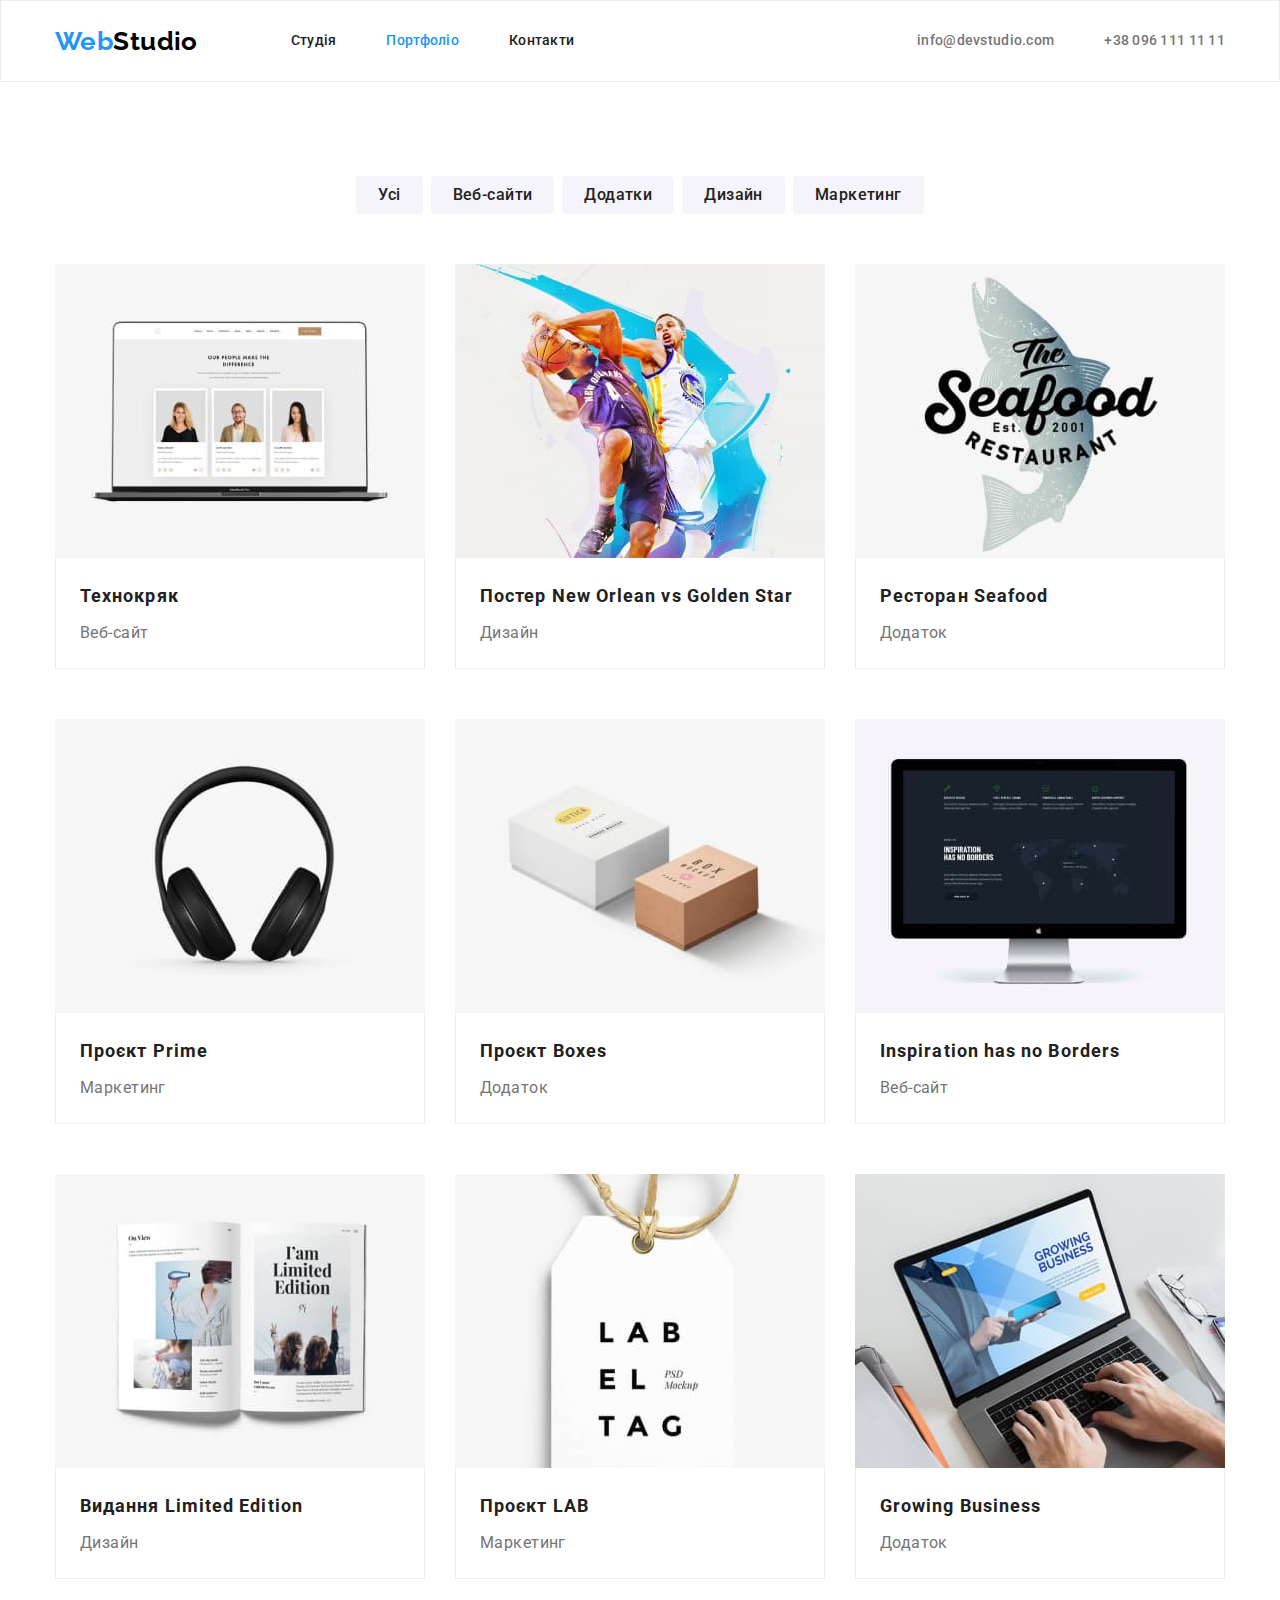
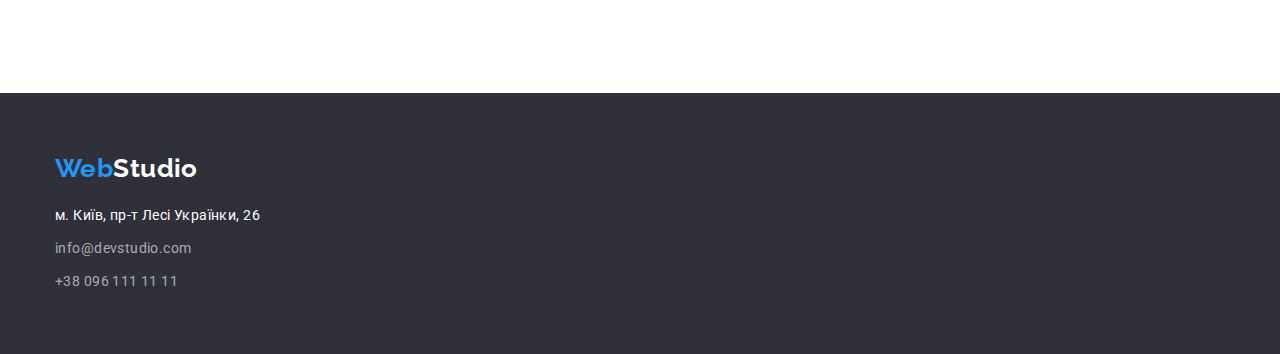
==== portfolio.html @ d07d994d "Initial commit" ====
<!DOCTYPE html>
<html lang="uk">
  <head>
    <meta charset="UTF-8" />
    <meta http-equiv="X-UA-Compatible" content="IE=edge" />
    <meta name="viewport" content="width=device-width, initial-scale=1.0" />
    <title>Портфоліо</title>
    <link rel="preconnect" href="https://fonts.googleapis.com" />
    <link rel="preconnect" href="https://fonts.gstatic.com" crossorigin />
    <link
      href="https://fonts.googleapis.com/css2?family=Raleway:wght@700&family=Roboto:wght@400;500;700;900&display=swap"
      rel="stylesheet"
    />
    <link
      rel="stylesheet"
      href="https://cdnjs.cloudflare.com/ajax/libs/modern-normalize/1.1.0/modern-normalize.min.css"
    />
    <link rel="stylesheet" href="./css/styles.css" />
  </head>
  <body>
    <header class="page-header">
      <div class="container main-nav">
        <nav class="nav-flex">
          <a class="logo header-logo link" lang="en" href="./index.html"
            ><span class="accent">Web</span>Studio</a
          >
          <ul class="list nav-list">
            <li>
              <a class="nav-item link" href="./index.html">Студія</a>
            </li>
            <li>
              <a class="nav-item link current" href="./portfolio.html"
                >Портфоліо</a
              >
            </li>
            <li><a class="nav-item link" href="#">Контакти</a></li>
          </ul>
        </nav>
        <ul class="list auth-list">
          <li>
            <a class="auth-link link" href="mailto:info@devstudio.com"
              >info@devstudio.com</a
            >
          </li>
          <li>
            <a class="auth-link link" href="tel:+380961111111"
              >+38 096 111 11 11</a
            >
          </li>
        </ul>
      </div>
    </header>
    <main>
      <section class="section">
        <div class="container">
          <h1 class="visually-hidden">Наші роботи</h1>
          <ul class="button-list list">
            <li>
              <button class="button list-button" type="button">Усі</button>
            </li>
            <li>
              <button class="button list-button" type="button">
                Веб-сайти
              </button>
            </li>
            <li>
              <button class="button list-button" type="button">Додатки</button>
            </li>
            <li>
              <button class="button list-button" type="button">Дизайн</button>
            </li>
            <li>
              <button class="button list-button" type="button">
                Маркетинг
              </button>
            </li>
          </ul>
          <ul class="list work-list">
            <li class="work-item">
              <img
                class="image"
                src="./images/technocrack-website.jpg"
                alt="веб-сайт на екрані ноутбука"
                width="370"
              />
              <div class="work-border">
                <h2 class="work-title title">Технокряк</h2>
                <p class="work-text">Веб-сайт</p>
              </div>
            </li>
            <li class="work-item">
              <img
                class="image"
                src="./images/basketball-poster.jpg"
                alt="два баскетбольних гравця"
                width="370"
              />
              <div class="work-border">
                <h2 class="work-title title">
                  Постер <span lang="en"> New Orlean vs Golden Star</span>
                </h2>
                <p class="work-text">Дизайн</p>
              </div>
            </li>
            <li class="work-item">
              <img
                class="image"
                src="./images/seafood-application.jpg"
                alt="лейбл ресторану"
                width="370"
              />
              <div class="work-border">
                <h2 class="work-title title">
                  Ресторан <span lang="en">Seafood</span>
                </h2>
                <p class="work-text">Додаток</p>
              </div>
            </li>
            <li class="work-item">
              <img
                class="image"
                src="./images/headphones.jpg"
                alt="навушники"
                width="370"
              />
              <div class="work-border">
                <h2 class="work-title title">
                  Проєкт <span lang="en">Prime</span>
                </h2>
                <p class="work-text">Маркетинг</p>
              </div>
            </li>
            <li class="work-item">
              <img
                class="image"
                src="./images/boxes.jpg"
                alt="дві коробки"
                width="370"
              />
              <div class="work-border">
                <h2 class="work-title title">
                  Проєкт <span lang="en">Boxes</span>
                </h2>
                <p class="work-text">Додаток</p>
              </div>
            </li>
            <li class="work-item">
              <img
                class="image"
                src="./images/inspiration-website.jpg"
                alt="веб-сайт на моніторі"
                width="370"
              />
              <div class="work-border">
                <h2 class="work-title title" lang="en">
                  Inspiration has no Borders
                </h2>
                <p class="work-text">Веб-сайт</p>
              </div>
            </li>
            <li class="work-item">
              <img
                class="image"
                src="./images/edition.jpg"
                alt="видання із зображеннями"
                width="370"
              />
              <div class="work-border">
                <h2 class="work-title title">
                  Видання <span lang="en">Limited Edition</span>
                </h2>
                <p class="work-text">Дизайн</p>
              </div>
            </li>
            <li class="work-item">
              <img
                class="image"
                src="./images/label-tag.jpg"
                alt="біла етикетка з написом"
                width="370"
              />
              <div class="work-border">
                <h2 class="work-title title">
                  Проєкт <span lang="en">LAB</span>
                </h2>
                <p class="work-text">Маркетинг</p>
              </div>
            </li>
            <li class="work-item">
              <img
                class="image"
                src="./images/business-application.jpg"
                alt="додаток на екрані ноутбука"
                width="370"
              />
              <div class="work-border">
                <h2 class="work-title title" lang="en">Growing Business</h2>
                <p class="work-text">Додаток</p>
              </div>
            </li>
          </ul>
        </div>
      </section>
    </main>
    <footer class="page-footer">
      <div class="container">
        <a class="logo footer-logo link" lang="en" href="./index.html"
          ><span class="accent">Web</span>Studio</a
        >
        <address>
          <ul class="list">
            <li class="address-item">
              <a
                class="address-link map link"
                href="https://goo.gl/maps/yozrQYHjD53a8zxV6"
                target="_blank"
                rel="noopener noreferrer nofollow"
                >м. Київ, пр-т Лесі Українки, 26</a
              >
            </li>
            <li class="address-item">
              <a
                class="address-link contact link"
                href="mailto:info@devstudio.com"
                >info@devstudio.com</a
              >
            </li>
            <li class="address-item">
              <a class="address-link contact link" href="tel:+380961111111"
                >+38 096 111 11 11</a
              >
            </li>
          </ul>
        </address>
      </div>
    </footer>
  </body>
</html>
---- css/styles.css ----
:root {
  --primary-color: #757575;
  --secondary-color: #212121;
  --dark-background-color: #2f303a;
  --light-background-color: #f5f4fa;
  --brand-color: #2196f3;
  --white-color: #ffffff;
  --black-color: #000000;
  --hero-button-accent: #188ce8;
  --transparent-color: rgba(255, 255, 255, 0.6);
  --hero-button-shadow: rgba(0, 0, 0, 0.15);
  --button-strong-shadow: rgba(0, 0, 0, 0.1);
  --button-middle-shadow: rgba(0, 0, 0, 0.08);
  --button-light-shadow: rgba(0, 0, 0, 0.12);
  --secondary-font-size: 16px;
  --primary-line-height: 1.14;
  --secondary-line-height: 1.19;
  --secondary-letter-spacing: 0.06em;
}

body {
  font-family: 'roboto', sans-serif;
  font-size: 14px;
  color: var(--primary-color);
  background-color: var(--white-color);
  letter-spacing: 0.03em;
}

.link {
  text-decoration: none;
}

.list {
  margin: 0;
  padding: 0;
  list-style: none;
}

.button {
  cursor: pointer;
}

h1,
h2,
h3,
h4,
h5,
h6 {
  margin: 0;
}

.image {
  display: block;
}

.title {
  color: var(--secondary-color);
}

.section-title {
  margin-bottom: 50px;
  text-align: center;
  font-size: 36px;
  line-height: 1.17;
}

.visually-hidden {
  position: absolute;
  white-space: nowrap;
  width: 1px;
  height: 1px;
  overflow: hidden;
  border: 0;
  padding: 0;
  clip: rect(0 0 0 0);
  clip-path: inset(50%);
  margin: -1px;
}

.container {
  width: 1200px;
  padding-left: 15px;
  padding-right: 15px;
  margin: 0 auto;
  outline: black;
}

.section {
  padding-top: 94px;
  padding-bottom: 94px;
}

.no-top-padding {
  padding-top: 0;
}
/* header*/

.page-header {
  border: 1px solid #ececec;
}

/*logo*/

.logo {
  font-family: 'Raleway', sans-serif;
  font-weight: 700;
  font-size: 26px;
  line-height: var(--secondary-line-height);
}
.header-logo {
  color: var(--black-color);
}

.logo .accent {
  color: var(--brand-color);
}

/* nav */

.main-nav {
  display: flex;
  align-items: center;
}

.nav-flex {
  display: flex;
  align-items: center;
}

.nav-list {
  display: flex;
  gap: 50px;
  margin-left: 93px;
}

.nav-item {
  display: block;
  padding-top: 32px;
  padding-bottom: 32px;
  font-weight: 500;
  line-height: var(--primary-line-height);
  letter-spacing: 0.02em;
  color: var(--secondary-color);
}
.current {
  color: var(--brand-color);
}
.nav-item:hover,
.nav-item:focus {
  color: var(--brand-color);
}
/*auth */

.auth-list {
  display: flex;
  gap: 50px;
  margin-left: auto;
}

.auth-link {
  display: block;
  padding-top: 32px;
  padding-bottom: 32px;
  font-weight: 500;
  line-height: var(--primary-line-height);
  letter-spacing: 0.02em;
  color: var(--primary-color);
}

.auth-link:hover,
.auth-link:focus {
  color: var(--brand-color);
}
/* main */
/* hero */

.hero-section {
  background-color: var(--dark-background-color);
  text-align: center;
}

.hero-title {
  margin-top: 0;
  margin-bottom: 30px;
  font-weight: 900;
  font-size: 44px;
  line-height: 1.36;
  letter-spacing: var(--secondary-letter-spacing);
  text-transform: uppercase;
  color: var(--white-color);
}

.hero-button {
  display: inline-block;
  border-radius: 4px;
  min-width: 216px;
  padding: 10px 32px;
  font-family: inherit;
  font-weight: 700;
  font-size: var(--secondary-font-size);
  line-height: 1.88;
  letter-spacing: var(--secondary-letter-spacing);
  color: var(--white-color);
  background-color: var(--brand-color);
  border: none;
  box-shadow: 0px 4px 4px var(--hero-button-shadow);
}

.hero-button:hover,
.hero-button:focus {
  background-color: var(--hero-button-accent);
}

/* advantages */

.advantages-list {
  display: flex;
  gap: 30px;
}

.advantage-item {
  width: calc((100% - 90px) / 4);
}

.advantages-title {
  margin-bottom: 10px;
  font-size: 14px;
  line-height: var(--primary-line-height);
  text-transform: uppercase;
}

.advantages-text {
  margin: 0;
  line-height: 1.71;
}

/* activities*/

.activity-list {
  display: flex;
  gap: 30px;
}

/* team */

.team-list {
  display: flex;
  gap: 30px;
}

.team-section {
  background-color: var(--light-background-color);
}
.team-card {
  width: calc((100% - 90px) / 4);
  text-align: center;
  background-color: var(--white-color);
  padding-bottom: 30px;
  box-shadow: 0px 1px 3px rgba(0, 0, 0, 0.12), 0px 1px 1px rgba(0, 0, 0, 0.14),
    0px 2px 1px rgba(0, 0, 0, 0.2);
  border-radius: 0px 0px 4px 4px;
}

.team-information {
  font-size: var(--secondary-font-size);
  line-height: var(--secondary-line-height);
}

.team-title {
  margin-top: 30px;
  margin-bottom: 10px;
  font-weight: 500;
}

.team-text {
  margin-top: 0;
  margin-bottom: 0;
}

/*footer*/

.page-footer {
  padding-top: 60px;
  padding-bottom: 60px;
  background-color: var(--dark-background-color);
}

.footer-logo {
  display: inline-block;
  margin-bottom: 20px;
  color: var(--white-color);
}

.address-link {
  display: inline-block;
  font-style: normal;
  line-height: 1.71;
  color: var(--white-color);
}

.address-item {
  margin-bottom: 9px;
}

.address-item:last-child {
  margin-bottom: 0;
}

.contact {
  color: var(--transparent-color);
}

.address-link:hover,
.address-link:focus {
  color: var(--brand-color);
}

/* portfolio */

.button-list {
  display: flex;
  justify-content: center;
  gap: 8px;
  margin-bottom: 50px;
}

.list-button {
  display: inline-block;
  border-radius: 4px;
  padding: 6px 22px;
  font-family: inherit;
  font-weight: 500;
  font-size: var(--secondary-font-size);
  line-height: 1.63;
  letter-spacing: inherit;
  color: var(--secondary-color);
  background-color: var(--light-background-color);
  border: none;
}

.list-button:hover,
.list-button:focus {
  padding-left: 25px;
  padding-right: 25px;
  color: var(--white-color);
  background-color: var(--brand-color);
  box-shadow: 0px 3px 1px var(--button-strong-shadow),
    0px 1px 2px var(--button-middle-shadow),
    0px 2px 2px var(--button-light-shadow);
}

.work-list {
  display: flex;
  flex-wrap: wrap;
  gap: 30px;
}

.work-item {
  width: calc((100% - 60px) / 3);
  padding-bottom: 20px;
}

.work-title {
  margin-bottom: 4px;
  font-size: 18px;
  line-height: 2;
  letter-spacing: var(--secondary-letter-spacing);
}

.work-text {
  margin-top: 0;
  margin-bottom: 0;
  font-size: var(--secondary-font-size);
  line-height: 1.88;
}

.work-border {
  border: 1px solid #eeeeee;
  border-top: none;
  padding: 20px 24px;
}
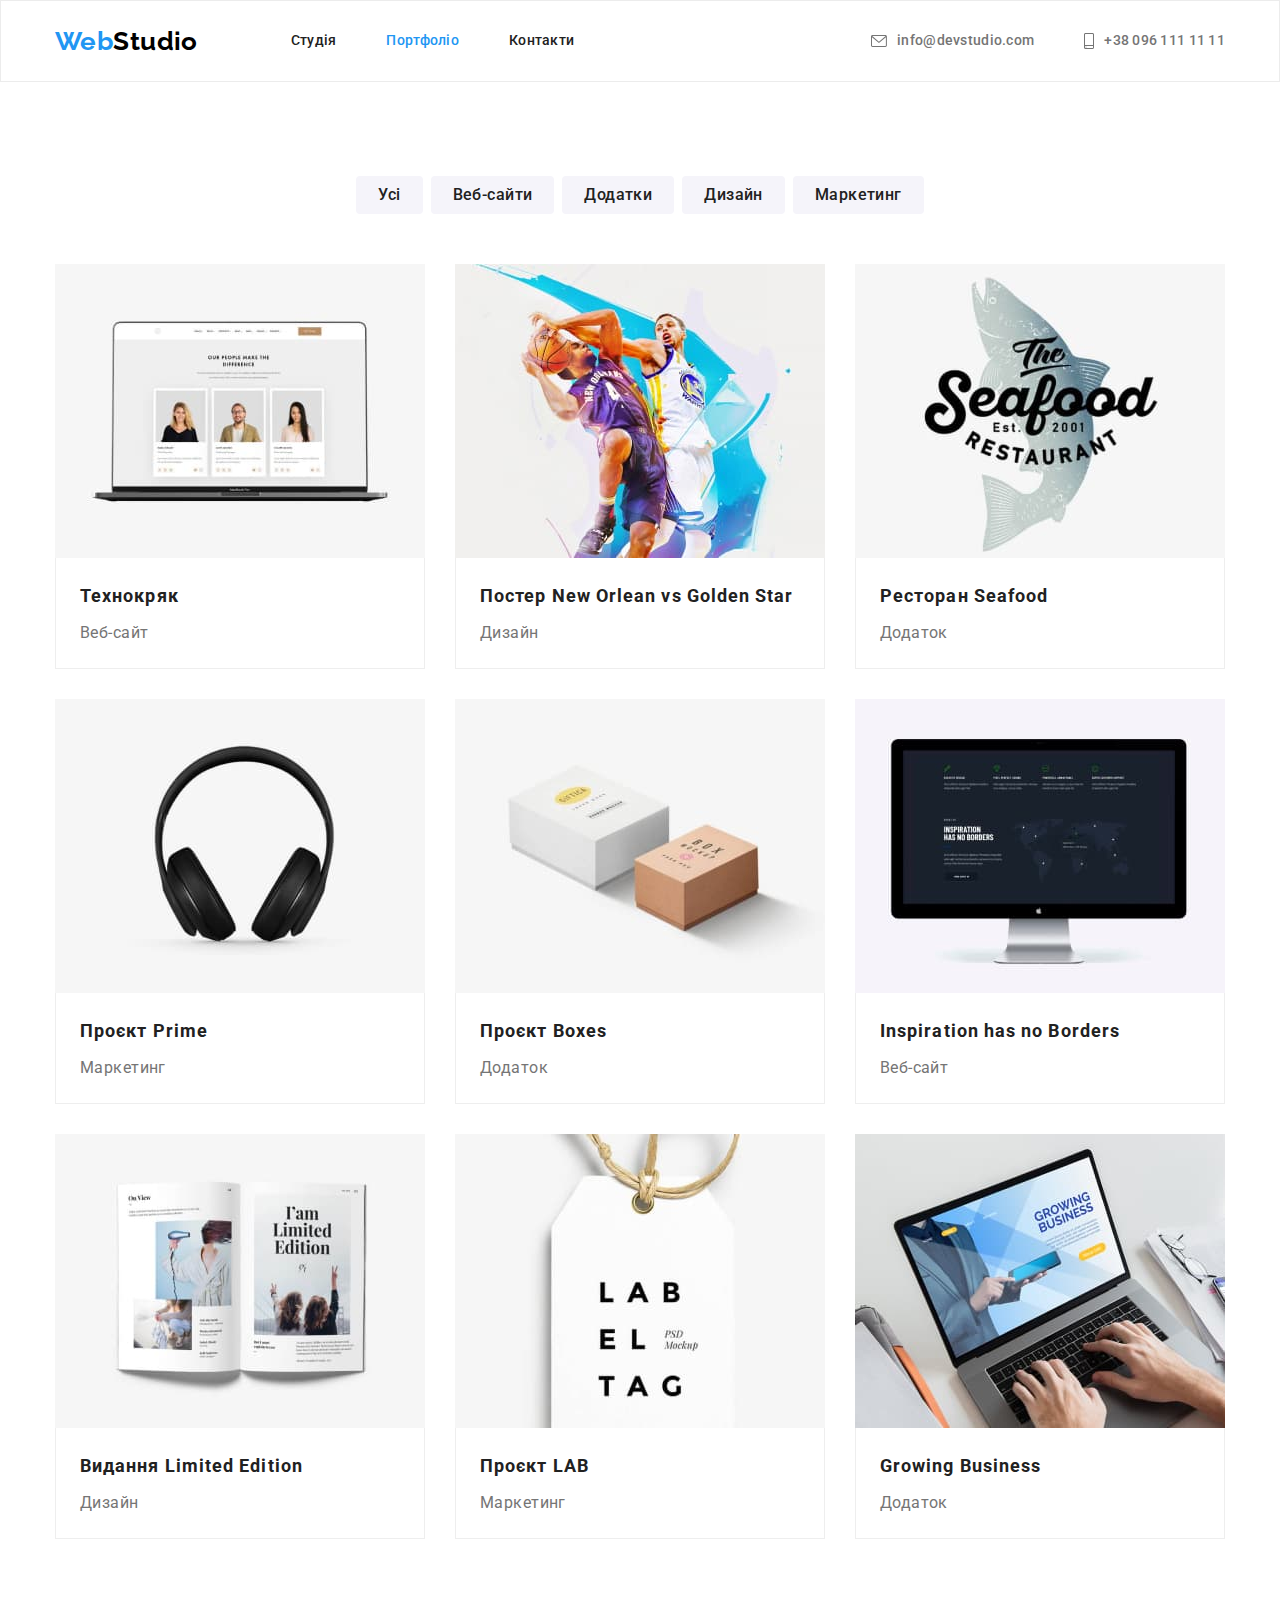
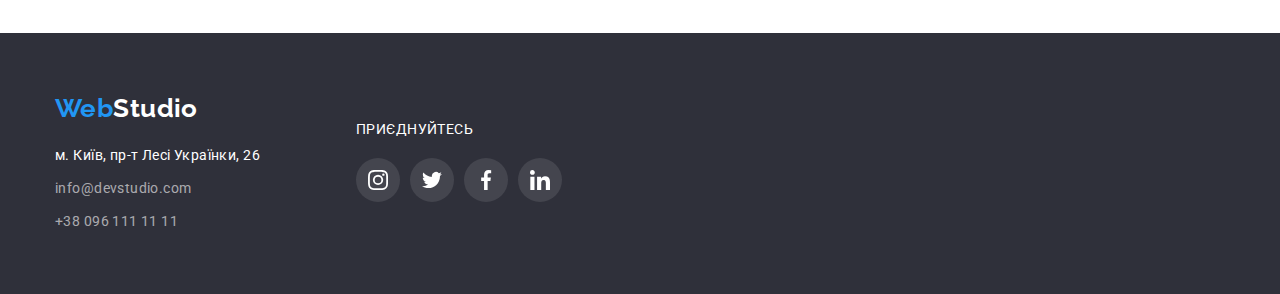
==== commit 19632327: "Додає іконки в inline svg" ====
--- a/portfolio.html
+++ b/portfolio.html
@@ -37,14 +37,20 @@
           </ul>
         </nav>
         <ul class="list auth-list">
-          <li>
-            <a class="auth-link link" href="mailto:info@devstudio.com"
-              >info@devstudio.com</a
+          <li class="auth-item">
+            <a class="auth-link link" href="mailto:info@devstudio.com">
+              <svg class="auth-icon" width="16" height="12">
+                <use href="./images/symbol-defs.svg#icon-envelope"></use>
+              </svg>
+              info@devstudio.com</a
             >
           </li>
-          <li>
-            <a class="auth-link link" href="tel:+380961111111"
-              >+38 096 111 11 11</a
+          <li class="auth-item">
+            <a class="auth-link link" href="tel:+380961111111">
+              <svg class="auth-icon" width="10" height="16">
+                <use href="./images/symbol-defs.svg#icon-smartphone"></use>
+              </svg>
+              +38 096 111 11 11</a
             >
           </li>
         </ul>
@@ -77,161 +83,215 @@
           </ul>
           <ul class="list work-list">
             <li class="work-item">
-              <img
-                class="image"
-                src="./images/technocrack-website.jpg"
-                alt="веб-сайт на екрані ноутбука"
-                width="370"
-              />
-              <div class="work-border">
-                <h2 class="work-title title">Технокряк</h2>
-                <p class="work-text">Веб-сайт</p>
-              </div>
-            </li>
-            <li class="work-item">
-              <img
-                class="image"
-                src="./images/basketball-poster.jpg"
-                alt="два баскетбольних гравця"
-                width="370"
-              />
-              <div class="work-border">
-                <h2 class="work-title title">
-                  Постер <span lang="en"> New Orlean vs Golden Star</span>
-                </h2>
-                <p class="work-text">Дизайн</p>
-              </div>
-            </li>
-            <li class="work-item">
-              <img
-                class="image"
-                src="./images/seafood-application.jpg"
-                alt="лейбл ресторану"
-                width="370"
-              />
-              <div class="work-border">
-                <h2 class="work-title title">
-                  Ресторан <span lang="en">Seafood</span>
-                </h2>
-                <p class="work-text">Додаток</p>
-              </div>
-            </li>
-            <li class="work-item">
-              <img
-                class="image"
-                src="./images/headphones.jpg"
-                alt="навушники"
-                width="370"
-              />
-              <div class="work-border">
-                <h2 class="work-title title">
-                  Проєкт <span lang="en">Prime</span>
-                </h2>
-                <p class="work-text">Маркетинг</p>
-              </div>
-            </li>
-            <li class="work-item">
-              <img
-                class="image"
-                src="./images/boxes.jpg"
-                alt="дві коробки"
-                width="370"
-              />
-              <div class="work-border">
-                <h2 class="work-title title">
-                  Проєкт <span lang="en">Boxes</span>
-                </h2>
-                <p class="work-text">Додаток</p>
-              </div>
-            </li>
-            <li class="work-item">
-              <img
-                class="image"
-                src="./images/inspiration-website.jpg"
-                alt="веб-сайт на моніторі"
-                width="370"
-              />
-              <div class="work-border">
-                <h2 class="work-title title" lang="en">
-                  Inspiration has no Borders
-                </h2>
-                <p class="work-text">Веб-сайт</p>
-              </div>
-            </li>
-            <li class="work-item">
-              <img
-                class="image"
-                src="./images/edition.jpg"
-                alt="видання із зображеннями"
-                width="370"
-              />
-              <div class="work-border">
-                <h2 class="work-title title">
-                  Видання <span lang="en">Limited Edition</span>
-                </h2>
-                <p class="work-text">Дизайн</p>
-              </div>
-            </li>
-            <li class="work-item">
-              <img
-                class="image"
-                src="./images/label-tag.jpg"
-                alt="біла етикетка з написом"
-                width="370"
-              />
-              <div class="work-border">
-                <h2 class="work-title title">
-                  Проєкт <span lang="en">LAB</span>
-                </h2>
-                <p class="work-text">Маркетинг</p>
-              </div>
-            </li>
-            <li class="work-item">
-              <img
-                class="image"
-                src="./images/business-application.jpg"
-                alt="додаток на екрані ноутбука"
-                width="370"
-              />
-              <div class="work-border">
-                <h2 class="work-title title" lang="en">Growing Business</h2>
-                <p class="work-text">Додаток</p>
-              </div>
+              <a class="link" href="">
+                <img
+                  class="image"
+                  src="./images/technocrack-website.jpg"
+                  alt="веб-сайт на екрані ноутбука"
+                  width="370"
+                />
+                <div class="work-border">
+                  <h2 class="work-title title">Технокряк</h2>
+                  <p class="work-text">Веб-сайт</p>
+                </div></a
+              >
+            </li>
+            <li class="work-item">
+              <a class="link" href="">
+                <img
+                  class="image"
+                  src="./images/basketball-poster.jpg"
+                  alt="два баскетбольних гравця"
+                  width="370"
+                />
+                <div class="work-border">
+                  <h2 class="work-title title">
+                    Постер <span lang="en"> New Orlean vs Golden Star</span>
+                  </h2>
+                  <p class="work-text">Дизайн</p>
+                </div></a
+              >
+            </li>
+            <li class="work-item">
+              <a class="link" href="">
+                <img
+                  class="image"
+                  src="./images/seafood-application.jpg"
+                  alt="лейбл ресторану"
+                  width="370"
+                />
+                <div class="work-border">
+                  <h2 class="work-title title">
+                    Ресторан <span lang="en">Seafood</span>
+                  </h2>
+                  <p class="work-text">Додаток</p>
+                </div></a
+              >
+            </li>
+            <li class="work-item">
+              <a class="link" href="">
+                <img
+                  class="image"
+                  src="./images/headphones.jpg"
+                  alt="навушники"
+                  width="370"
+                />
+                <div class="work-border">
+                  <h2 class="work-title title">
+                    Проєкт <span lang="en">Prime</span>
+                  </h2>
+                  <p class="work-text">Маркетинг</p>
+                </div></a
+              >
+            </li>
+            <li class="work-item">
+              <a class="link" href="">
+                <img
+                  class="image"
+                  src="./images/boxes.jpg"
+                  alt="дві коробки"
+                  width="370"
+                />
+                <div class="work-border">
+                  <h2 class="work-title title">
+                    Проєкт <span lang="en">Boxes</span>
+                  </h2>
+                  <p class="work-text">Додаток</p>
+                </div></a
+              >
+            </li>
+            <li class="work-item">
+              <a class="link" href="">
+                <img
+                  class="image"
+                  src="./images/inspiration-website.jpg"
+                  alt="веб-сайт на моніторі"
+                  width="370"
+                />
+                <div class="work-border">
+                  <h2 class="work-title title" lang="en">
+                    Inspiration has no Borders
+                  </h2>
+                  <p class="work-text">Веб-сайт</p>
+                </div></a
+              >
+            </li>
+            <li class="work-item">
+              <a class="link" href="">
+                <img
+                  class="image"
+                  src="./images/edition.jpg"
+                  alt="видання із зображеннями"
+                  width="370"
+                />
+                <div class="work-border">
+                  <h2 class="work-title title">
+                    Видання <span lang="en">Limited Edition</span>
+                  </h2>
+                  <p class="work-text">Дизайн</p>
+                </div></a
+              >
+            </li>
+            <li class="work-item">
+              <a class="link" href="">
+                <img
+                  class="image"
+                  src="./images/label-tag.jpg"
+                  alt="біла етикетка з написом"
+                  width="370"
+                />
+                <div class="work-border">
+                  <h2 class="work-title title">
+                    Проєкт <span lang="en">LAB</span>
+                  </h2>
+                  <p class="work-text">Маркетинг</p>
+                </div></a
+              >
+            </li>
+            <li class="work-item">
+              <a class="link" href="">
+                <img
+                  class="image"
+                  src="./images/business-application.jpg"
+                  alt="додаток на екрані ноутбука"
+                  width="370"
+                />
+                <div class="work-border">
+                  <h2 class="work-title title" lang="en">Growing Business</h2>
+                  <p class="work-text">Додаток</p>
+                </div></a
+              >
             </li>
           </ul>
         </div>
       </section>
     </main>
     <footer class="page-footer">
-      <div class="container">
-        <a class="logo footer-logo link" lang="en" href="./index.html"
-          ><span class="accent">Web</span>Studio</a
-        >
-        <address>
-          <ul class="list">
-            <li class="address-item">
-              <a
-                class="address-link map link"
-                href="https://goo.gl/maps/yozrQYHjD53a8zxV6"
-                target="_blank"
-                rel="noopener noreferrer nofollow"
-                >м. Київ, пр-т Лесі Українки, 26</a
-              >
-            </li>
-            <li class="address-item">
-              <a
-                class="address-link contact link"
-                href="mailto:info@devstudio.com"
-                >info@devstudio.com</a
-              >
-            </li>
-            <li class="address-item">
-              <a class="address-link contact link" href="tel:+380961111111"
-                >+38 096 111 11 11</a
-              >
-            </li>
-          </ul>
-        </address>
+      <div class="container footer-main">
+        <div class="footer-section address-section">
+          <a class="logo footer-logo link" lang="en" href="./index.html"
+            ><span class="accent">Web</span>Studio</a
+          >
+          <address>
+            <ul class="list">
+              <li class="address-item">
+                <a
+                  class="address-link map link"
+                  href="https://goo.gl/maps/yozrQYHjD53a8zxV6"
+                  target="_blank"
+                  rel="noopener noreferrer nofollow"
+                  >м. Київ, пр-т Лесі Українки, 26</a
+                >
+              </li>
+              <li class="address-item">
+                <a
+                  class="address-link contact link"
+                  href="mailto:info@devstudio.com"
+                  >info@devstudio.com</a
+                >
+              </li>
+              <li class="address-item">
+                <a class="address-link contact link" href="tel:+380961111111"
+                  >+38 096 111 11 11</a
+                >
+              </li>
+            </ul>
+          </address>
+        </div>
+
+        <div class="footer-section social-networks-section">
+          <p class="social-networks-title">приєднуйтесь</p>
+          <ul class="list social-network-list">
+            <li>
+              <a class="footer-network-link link" href="">
+                <svg class="footer-network-icon" width="20" height="20">
+                  <use href="./images/symbol-defs.svg#icon-instagram"></use>
+                </svg>
+              </a>
+            </li>
+            <li>
+              <a class="footer-network-link link" href="">
+                <svg class="footer-network-icon" width="20" height="20">
+                  <use href="./images/symbol-defs.svg#icon-twitter"></use>
+                </svg>
+              </a>
+            </li>
+            <li>
+              <a class="footer-network-link link" href="">
+                <svg class="footer-network-icon" width="20" height="20">
+                  <use href="./images/symbol-defs.svg#icon-facebook"></use>
+                </svg>
+              </a>
+            </li>
+            <li>
+              <a class="footer-network-link link" href="">
+                <svg class="footer-network-icon" width="20" height="20">
+                  <use href="./images/symbol-defs.svg#icon-linkedin"></use>
+                </svg>
+              </a>
+            </li>
+          </ul>
+        </div>
       </div>
     </footer>
   </body>
--- a/css/styles.css
+++ b/css/styles.css
@@ -158,7 +158,9 @@
 }
 
 .auth-link {
-  display: block;
+  display: flex;
+  gap: 10px;
+  align-items: center;
   padding-top: 32px;
   padding-bottom: 32px;
   font-weight: 500;
@@ -171,10 +173,31 @@
 .auth-link:focus {
   color: var(--brand-color);
 }
+.auth-icon {
+  fill: var(--primary-color);
+}
+.auth-link:hover .auth-icon,
+.auth-link:focus .auth-icon {
+  fill: var(--brand-color);
+}
+
 /* main */
 /* hero */
 
 .hero-section {
+  height: 600px;
+  max-width: 1600px;
+  margin-left: auto;
+  margin-right: auto;
+  padding-top: 200px;
+  padding-bottom: 200px;
+  background-image: linear-gradient(
+      rgba(47, 48, 58, 0.4),
+      rgba(47, 48, 58, 0.4)
+    ),
+    url(../images/group-of-people.jpg);
+  background-size: cover;
+  background-repeat: no-repeat;
   background-color: var(--dark-background-color);
   text-align: center;
 }
@@ -222,6 +245,17 @@
   width: calc((100% - 90px) / 4);
 }
 
+.thumb {
+  display: flex;
+  width: 270px;
+  height: 120px;
+  background: #f5f4fa;
+  border-radius: 4px;
+  justify-content: center;
+  align-items: center;
+  margin-bottom: 30px;
+}
+
 .advantages-title {
   margin-bottom: 10px;
   font-size: 14px;
@@ -274,10 +308,82 @@
 
 .team-text {
   margin-top: 0;
-  margin-bottom: 0;
+  margin-bottom: 16px;
+}
+
+.social-network-list {
+  display: flex;
+  justify-content: center;
+  align-items: center;
+  gap: 10px;
+}
+
+.social-network-link {
+  display: flex;
+  width: 44px;
+  height: 44px;
+  justify-content: center;
+  align-items: center;
+}
+
+.social-network-icon {
+  fill: #afb1b8;
+}
+
+.social-network-link:hover,
+.social-network-link:focus {
+  background-color: var(--brand-color);
+  border-radius: 50%;
+}
+
+.social-network-link:hover .social-network-icon,
+.social-network-link:focus .social-network-icon {
+  fill: var(--white-color);
+}
+
+/* clients */
+
+.clients-list {
+  display: flex;
+  justify-content: center;
+  gap: 30px;
+}
+
+.client-thumb {
+  display: flex;
+  justify-content: center;
+  align-items: center;
+  gap: 30px;
+  width: 170px;
+  height: 92px;
+  border: 1px solid #afb1b8;
+  border-radius: 4px;
+}
+
+.client-icon {
+  fill: #afb1b8;
+}
+
+.client-thumb:hover,
+.client-thumb:focus {
+  border-color: var(--brand-color);
+}
+
+.client-thumb:hover .client-icon,
+.client-thumb:focus .client-icon {
+  fill: var(--brand-color);
 }
 
 /*footer*/
+
+.footer-main {
+  display: flex;
+  gap: 70px;
+}
+
+.address-section {
+  min-width: 231px;
+}
 
 .page-footer {
   padding-top: 60px;
@@ -313,6 +419,39 @@
 .address-link:hover,
 .address-link:focus {
   color: var(--brand-color);
+}
+
+/* social networks */
+
+.social-networks-section {
+  margin-top: 15px;
+}
+
+.social-networks-title {
+  margin-bottom: 20px;
+  font-size: 14px;
+  line-height: var(--primary-line-height);
+  text-transform: uppercase;
+  color: var(--white-color);
+}
+
+.footer-network-link {
+  display: flex;
+  width: 44px;
+  height: 44px;
+  justify-content: center;
+  align-items: center;
+  background-color: rgba(255, 255, 255, 0.1);
+  border-radius: 50%;
+}
+
+.footer-network-icon {
+  fill: var(--white-color);
+}
+
+.footer-network-link:hover,
+.footer-network-link:focus {
+  background-color: var(--brand-color);
 }
 
 /* portfolio */
@@ -357,7 +496,12 @@
 
 .work-item {
   width: calc((100% - 60px) / 3);
-  padding-bottom: 20px;
+}
+
+.work-item:hover,
+.work-item:focus {
+  box-shadow: 0px 1px 1px rgba(0, 0, 0, 0.12), 0px 4px 4px rgba(0, 0, 0, 0.06),
+    1px 4px 6px rgba(0, 0, 0, 0.16);
 }
 
 .work-title {
@@ -372,6 +516,7 @@
   margin-bottom: 0;
   font-size: var(--secondary-font-size);
   line-height: 1.88;
+  color: var(--primary-color);
 }
 
 .work-border {
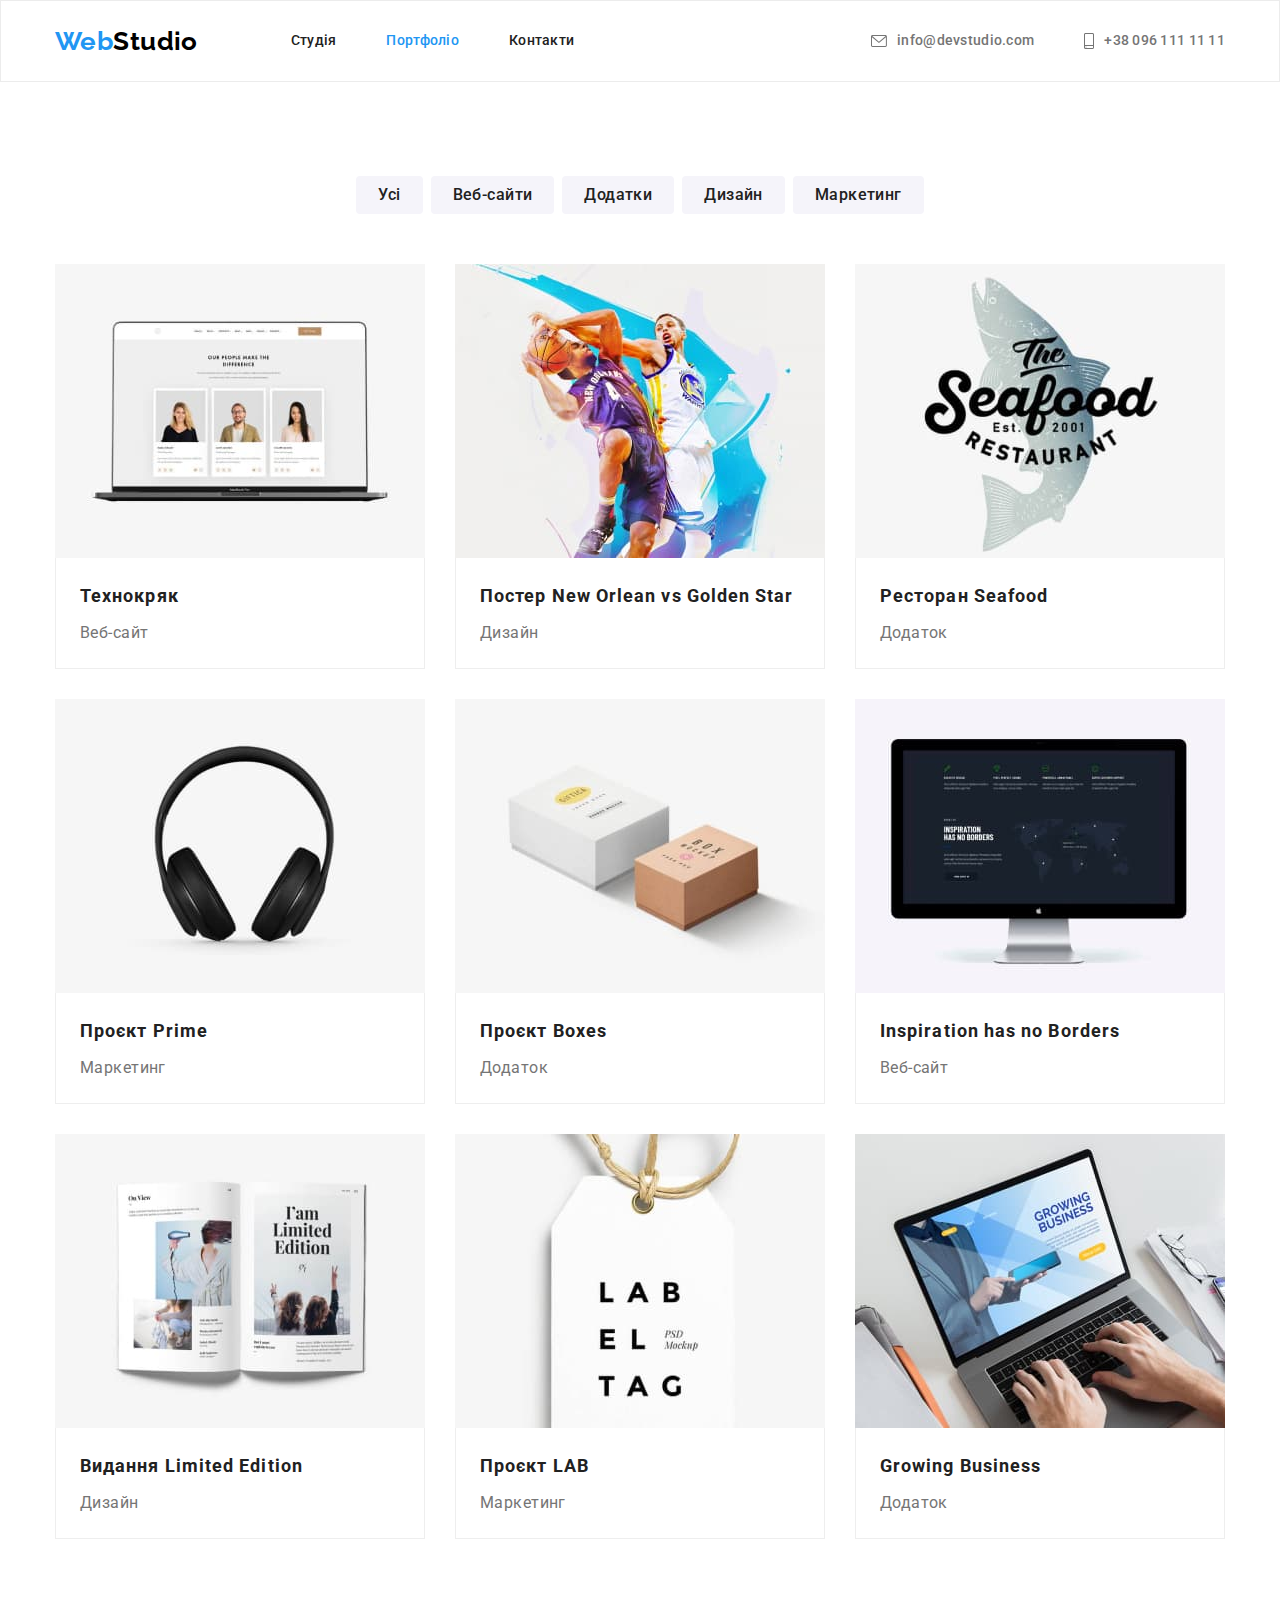
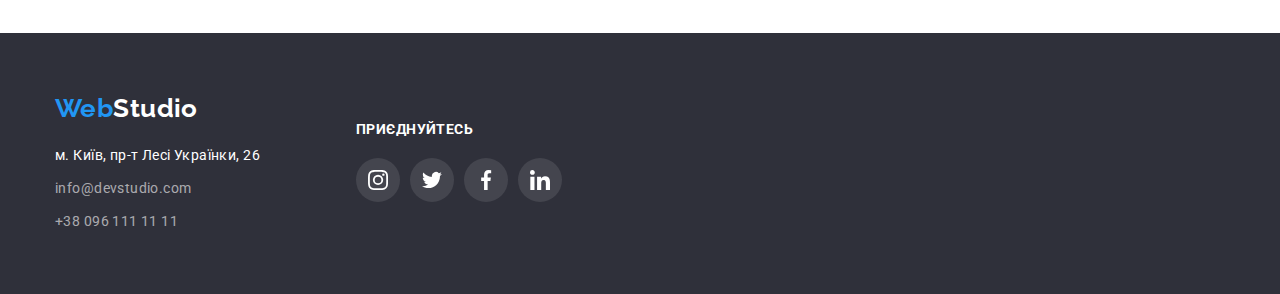
==== commit f7da03af: "Змінює назву класу в футері" ====
--- a/portfolio.html
+++ b/portfolio.html
@@ -260,7 +260,7 @@
         </div>
 
         <div class="footer-section social-networks-section">
-          <p class="social-networks-title">приєднуйтесь</p>
+          <p class="social-networks-text">приєднуйтесь</p>
           <ul class="list social-network-list">
             <li>
               <a class="footer-network-link link" href="">
--- a/css/styles.css
+++ b/css/styles.css
@@ -427,9 +427,10 @@
   margin-top: 15px;
 }
 
-.social-networks-title {
+.social-networks-text {
   margin-bottom: 20px;
   font-size: 14px;
+  font-weight: 700;
   line-height: var(--primary-line-height);
   text-transform: uppercase;
   color: var(--white-color);
